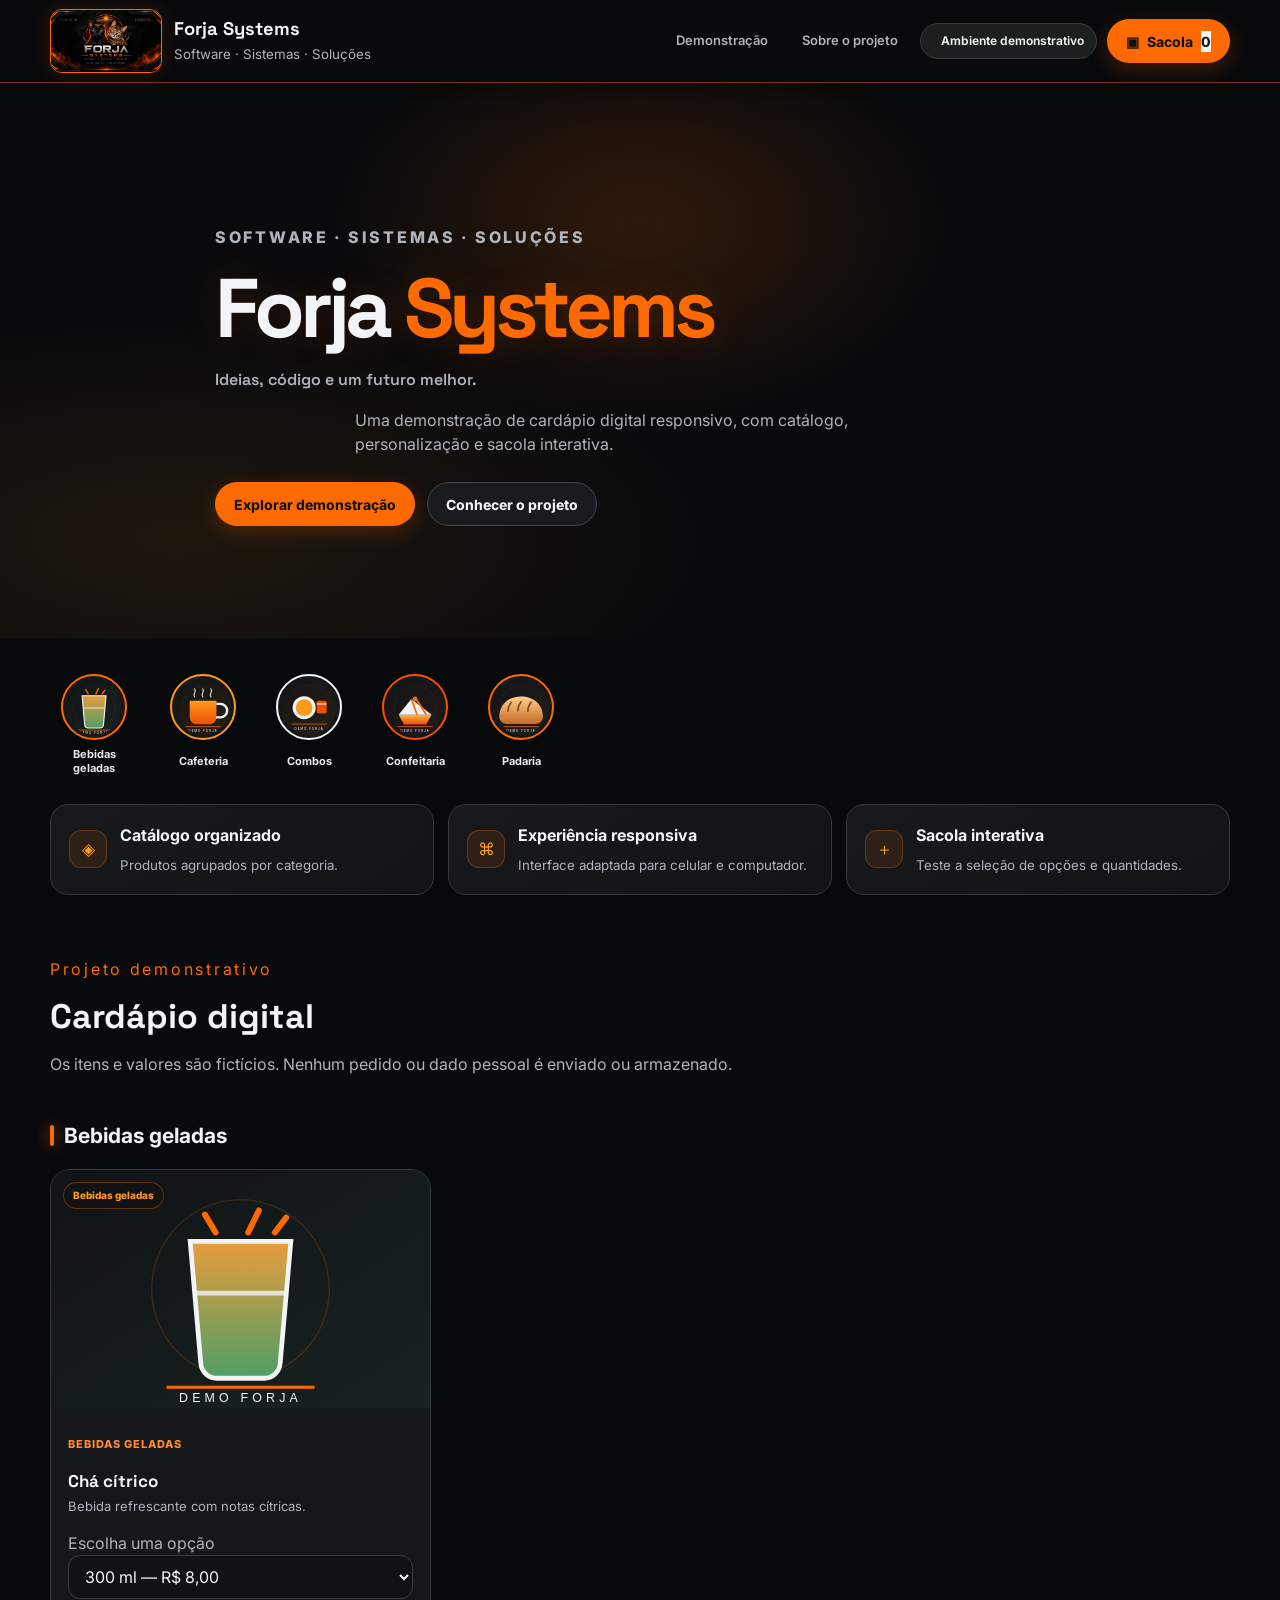
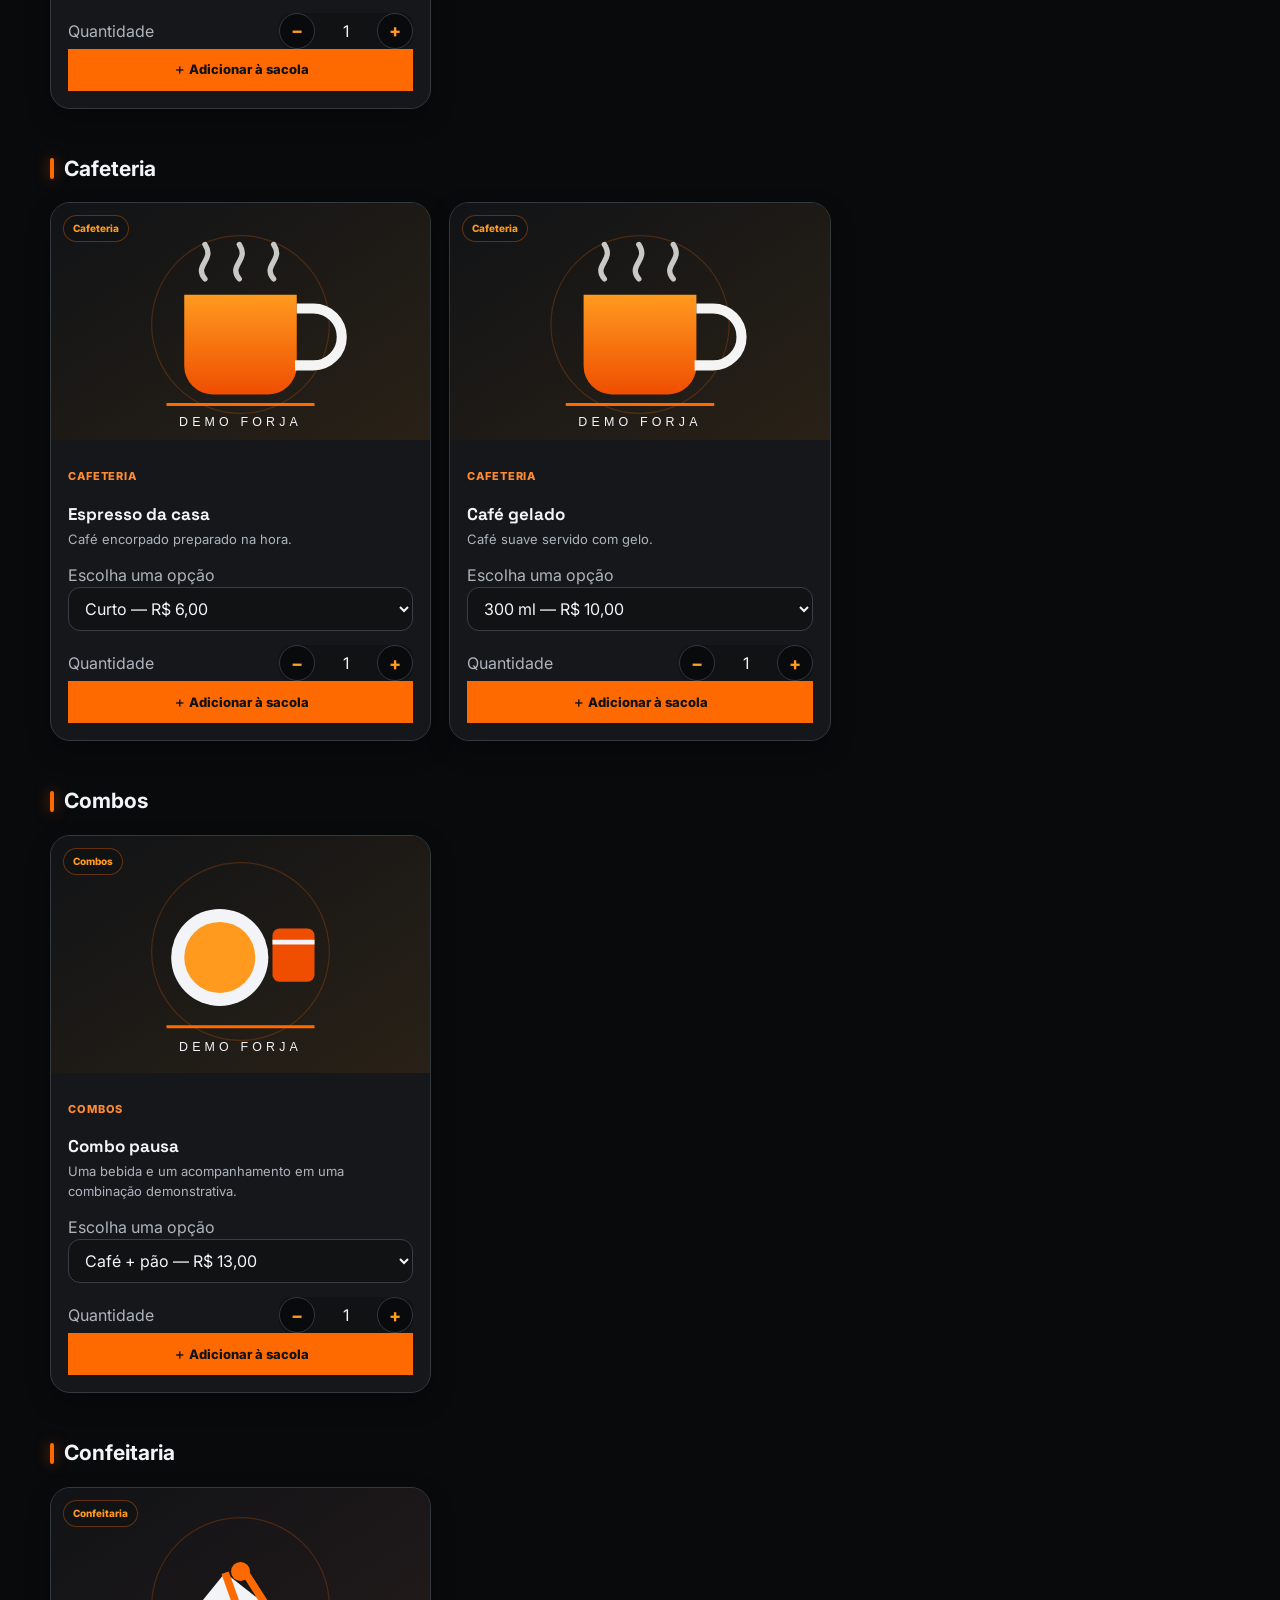
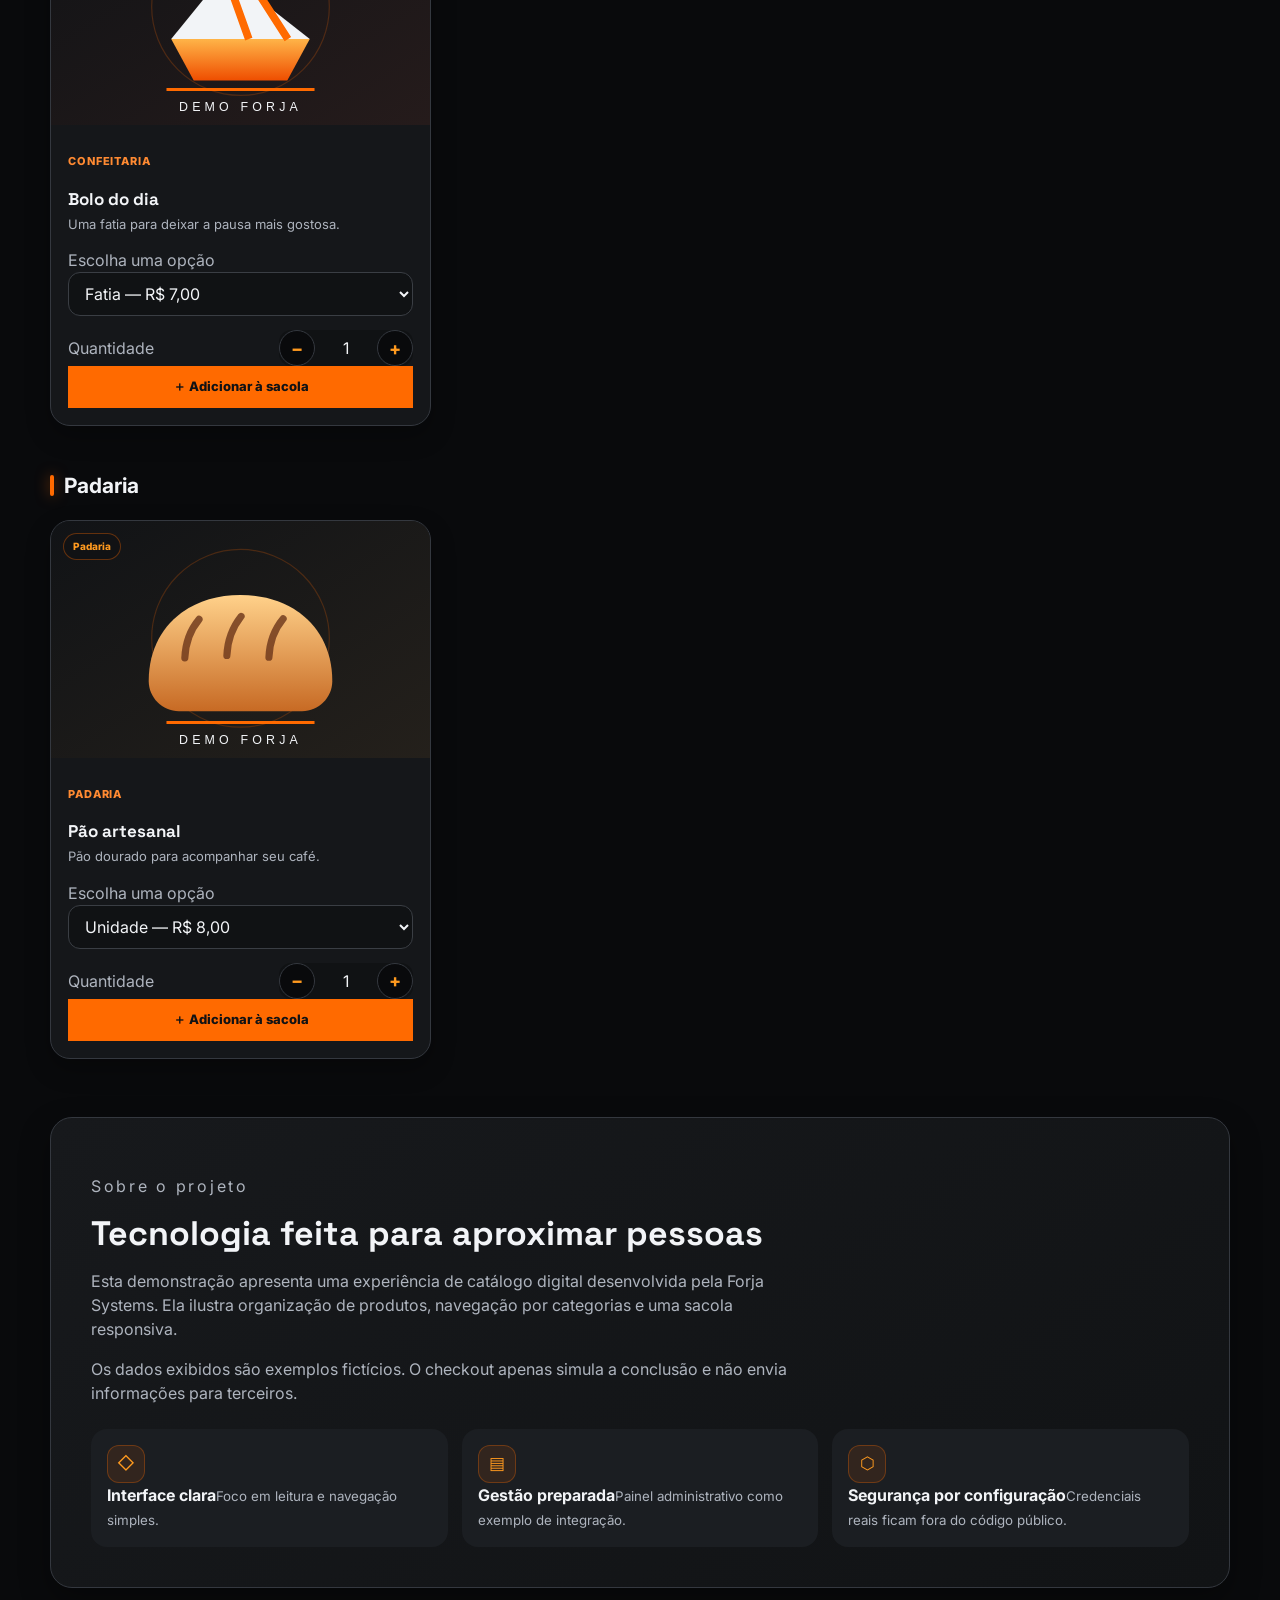
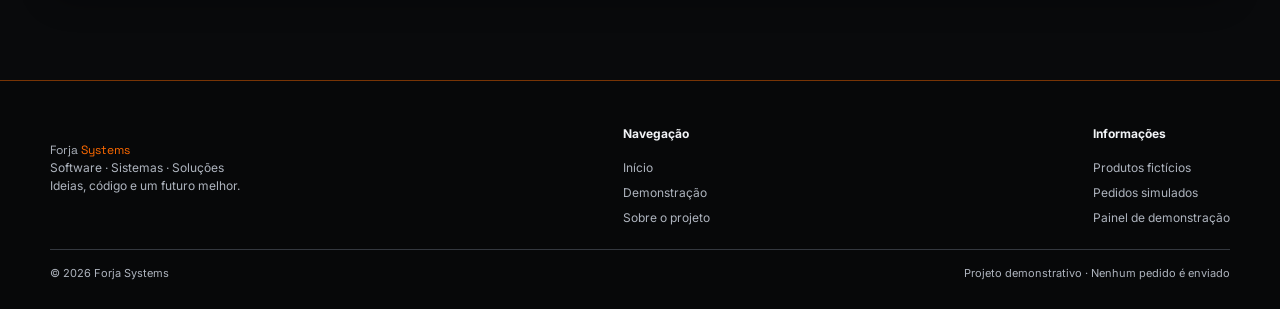
==== index.html @ 036058c8 "Publica demonstracao Forja Systems Co-authored-by: Copilot <223556219+Copilot@users.noreply.github.c" ====
<!DOCTYPE html>
<html lang="pt-BR">
  <head>
    <meta charset="UTF-8" />
    <meta name="viewport" content="width=device-width, initial-scale=1.0, viewport-fit=cover" />
    <meta name="theme-color" content="#090A0C" />
    <meta name="description" content="Demonstração de cardápio digital criada pela Forja Systems. Produtos fictícios e pedidos simulados." />
    <title>Forja Systems | Demo de cardápio digital</title>
    <link rel="icon" href="imgs/forja-systems.png" type="image/png" />
    <link rel="preconnect" href="https://fonts.googleapis.com" />
    <link rel="preconnect" href="https://fonts.gstatic.com" crossorigin />
    <link href="https://fonts.googleapis.com/css2?family=Inter:wght@400;500;600;700;800&family=Space+Grotesk:wght@500;600;700&display=swap" rel="stylesheet" />
    <link rel="stylesheet" href="styles.css" />
    <link rel="stylesheet" href="forja-theme.css" />
  </head>
  <body>
    <nav class="topbar">
      <div class="topbar-inner">
        <a href="#inicio" class="brand" aria-label="Forja Systems - início">
          <img class="brand-logo-small" src="imgs/forja-systems.png" alt="Forja Systems" />
          <span class="brand-copy">
            <strong>Forja Systems</strong>
            <small>Software · Sistemas · Soluções</small>
          </span>
        </a>
        <div class="nav-links">
          <a href="#catalogo" class="nav-link">Demonstração</a>
          <a href="#sobre" class="nav-link">Sobre o projeto</a>
          <span class="header-delivery"><i aria-hidden="true"></i> Ambiente demonstrativo</span>
          <button id="cartButton" class="cart-button" type="button" aria-label="Abrir sacola">
            <span aria-hidden="true">▣</span>
            <span class="cart-text">Sacola</span>
            <span id="cartCount" class="badge">0</span>
          </button>
        </div>
      </div>
    </nav>

    <header class="hero" id="inicio">
      <div class="hero-content">
        <p class="eyebrow">Software · Sistemas · Soluções</p>
        <h1>Forja <span>Systems</span></h1>
        <p class="hero-subtitle">Ideias, código e um futuro melhor.</p>
        <p class="hero-description">Uma demonstração de cardápio digital responsivo, com catálogo, personalização e sacola interativa.</p>
        <div class="hero-actions">
          <a href="#catalogo" class="primary-btn">Explorar demonstração</a>
          <a href="#sobre" class="secondary-btn">Conhecer o projeto</a>
        </div>
      </div>
    </header>

    <main class="page">
      <nav class="category-stories" aria-label="Navegue pelas categorias de demonstração">
        <div id="categoryStories" class="category-stories-inner"></div>
      </nav>

      <section class="features" aria-label="Recursos demonstrados">
        <article class="feature-card">
          <span class="feature-icon" aria-hidden="true">◈</span>
          <div>
            <strong>Catálogo organizado</strong>
            <small>Produtos agrupados por categoria.</small>
          </div>
        </article>
        <article class="feature-card">
          <span class="feature-icon" aria-hidden="true">⌘</span>
          <div>
            <strong>Experiência responsiva</strong>
            <small>Interface adaptada para celular e computador.</small>
          </div>
        </article>
        <article class="feature-card">
          <span class="feature-icon" aria-hidden="true">＋</span>
          <div>
            <strong>Sacola interativa</strong>
            <small>Teste a seleção de opções e quantidades.</small>
          </div>
        </article>
      </section>

      <section id="catalogo">
        <div class="section-header">
          <div>
            <p class="section-label">Projeto demonstrativo</p>
            <h2>Cardápio digital</h2>
            <p class="section-description">Os itens e valores são fictícios. Nenhum pedido ou dado pessoal é enviado ou armazenado.</p>
          </div>
        </div>
        <div id="catalogGrid"></div>
      </section>

      <section class="about" id="sobre">
        <div class="about-text">
          <p class="section-label">Sobre o projeto</p>
          <h2>Tecnologia feita para aproximar pessoas</h2>
          <p>Esta demonstração apresenta uma experiência de catálogo digital desenvolvida pela Forja Systems. Ela ilustra organização de produtos, navegação por categorias e uma sacola responsiva.</p>
          <p>Os dados exibidos são exemplos fictícios. O checkout apenas simula a conclusão e não envia informações para terceiros.</p>
        </div>
        <div class="about-highlight">
          <div class="about-item">
            <span class="feature-icon" aria-hidden="true">◇</span>
            <div><strong>Interface clara</strong><small>Foco em leitura e navegação simples.</small></div>
          </div>
          <div class="about-item">
            <span class="feature-icon" aria-hidden="true">▤</span>
            <div><strong>Gestão preparada</strong><small>Painel administrativo como exemplo de integração.</small></div>
          </div>
          <div class="about-item">
            <span class="feature-icon" aria-hidden="true">⬡</span>
            <div><strong>Segurança por configuração</strong><small>Credenciais reais ficam fora do código público.</small></div>
          </div>
        </div>
      </section>
    </main>

    <footer class="footer">
      <div class="footer-inner">
        <div>
          <p class="footer-brand">Forja <span>Systems</span></p>
          <p>Software · Sistemas · Soluções</p>
          <p>Ideias, código e um futuro melhor.</p>
        </div>
        <div>
          <h4>Navegação</h4>
          <ul class="footer-links">
            <li><a href="#inicio">Início</a></li>
            <li><a href="#catalogo">Demonstração</a></li>
            <li><a href="#sobre">Sobre o projeto</a></li>
          </ul>
        </div>
        <div>
          <h4>Informações</h4>
          <ul class="footer-links">
            <li><span>Produtos fictícios</span></li>
            <li><span>Pedidos simulados</span></li>
            <li><a href="/edicao">Painel de demonstração</a></li>
          </ul>
        </div>
      </div>
      <div class="footer-bottom">
        <span>© <span id="year"></span> Forja Systems</span>
        <span>Projeto demonstrativo · Nenhum pedido é enviado</span>
      </div>
    </footer>

    <div id="cartModal" class="modal hidden" aria-hidden="true">
      <div class="modal-card cart-card">
        <button class="modal-close" data-close-modal="cartModal" type="button" aria-label="Fechar">×</button>
        <h3>Sua sacola</h3>
        <div id="cartItems" class="cart-items"></div>
        <div class="cart-summary">
          <div class="summary-row"><span>Modo</span><strong>Demonstração</strong></div>
          <div class="summary-row"><span>Total</span><strong id="cartTotal">R$ 0,00</strong></div>
        </div>
        <div class="modal-actions">
          <button id="checkoutBtn" class="primary-btn" type="button">Simular pedido</button>
          <button class="secondary-btn" data-close-modal="cartModal" type="button">Voltar aos produtos</button>
        </div>
      </div>
    </div>

    <div id="checkoutModal" class="modal hidden" aria-hidden="true">
      <div class="modal-card checkout-card">
        <button class="modal-close" data-close-modal="checkoutModal" type="button" aria-label="Fechar">×</button>
        <h3>Finalizar demonstração</h3>
        <form id="checkoutForm">
          <p id="paymentDetails" class="demo-notice">Esta é uma simulação. Não informe dados pessoais: nenhuma informação será enviada ou salva.</p>
          <button type="submit" class="primary-btn">Concluir simulação</button>
        </form>
      </div>
    </div>

    <div id="cartBottomBar" class="cart-bottom-bar hidden" aria-live="polite">
      <div class="cart-bottom-summary">
        <small><span id="fabCartCount">0</span> itens na sacola</small>
        <strong id="fabCartTotal">R$ 0,00</strong>
      </div>
      <button id="fabCart" class="cart-bottom-button" type="button">Ver sacola <span aria-hidden="true">→</span></button>
    </div>

    <div id="toast" class="toast hidden" role="status" aria-live="polite"></div>
    <script src="config.js"></script>
    <script src="app.js"></script>
  </body>
</html>
---- styles.css ----
* {
  box-sizing: border-box;
}

html {
  scroll-behavior: smooth;
}

body {
  margin: 0;
  min-width: 320px;
  background: var(--bg-page, #101010);
  color: var(--text-primary, #f7f4ef);
  font-family: "Inter", "Segoe UI", sans-serif;
  line-height: 1.5;
}

button,
input,
select,
textarea {
  font: inherit;
}

button,
a {
  -webkit-tap-highlight-color: transparent;
}

a {
  color: inherit;
  text-decoration: none;
}

button {
  cursor: pointer;
}

img {
  display: block;
  max-width: 100%;
}

.hidden {
  display: none !important;
}

.topbar {
  position: sticky;
  z-index: 20;
  top: 0;
  border-bottom: 1px solid var(--border-subtle, #303030);
  background: var(--bg-surface, #171717);
}

.topbar-inner,
.page,
.hero-content,
.footer-inner {
  width: min(1180px, calc(100% - 48px));
  margin-inline: auto;
}

.topbar-inner {
  display: flex;
  min-height: 82px;
  align-items: center;
  justify-content: space-between;
  gap: 24px;
}

.brand {
  display: flex;
  min-width: 0;
  align-items: center;
  gap: 14px;
}

.brand-logo-small {
  width: 104px;
  height: 58px;
  flex: 0 0 auto;
  border-radius: 12px;
  object-fit: cover;
}

.brand-copy {
  min-width: 0;
}

.brand-copy strong,
.brand-copy span {
  display: block;
}

.brand-copy strong {
  font-size: 15px;
  line-height: 1.3;
}

.brand-copy span {
  margin-top: 3px;
  color: var(--text-secondary, #a5a5a5);
  font-size: 12px;
}

.nav-links {
  display: flex;
  align-items: center;
  justify-content: flex-end;
  gap: 10px;
}

.nav-links a:not(.primary-btn) {
  padding: 9px 12px;
  color: var(--text-secondary, #a5a5a5);
  font-size: 13px;
  font-weight: 600;
}

.primary-btn,
.secondary-btn,
.cart-button {
  display: inline-flex;
  min-height: 44px;
  align-items: center;
  justify-content: center;
  gap: 8px;
  border: 1px solid transparent;
  border-radius: 999px;
  padding: 10px 18px;
  font-size: 14px;
  font-weight: 750;
  transition: transform 160ms ease, background 160ms ease, border-color 160ms ease;
}

.primary-btn:hover,
.secondary-btn:hover,
.cart-button:hover {
  transform: translateY(-1px);
}

.primary-btn {
  background: var(--brand-orange, #ff6b22);
  color: #17110e;
}

.secondary-btn {
  border-color: var(--border-subtle, #303030);
  background: var(--bg-surface, #171717);
  color: var(--text-primary, #f7f4ef);
}

.cart-button {
  background: var(--brand-orange, #ff6b22);
  color: #17110e;
}

.header-delivery {
  display: inline-flex;
  align-items: center;
  gap: 8px;
  border: 1px solid var(--border-subtle, #303030);
  border-radius: 999px;
  padding: 8px 12px;
  background: var(--bg-pill-soft, #242424);
  color: var(--text-secondary, #a5a5a5);
  font-size: 12px;
  font-weight: 650;
  white-space: nowrap;
}

.hero {
  position: relative;
  overflow: hidden;
  padding: 68px 0 62px;
  background: var(--bg-surface, #171717);
}

.hero-content {
  position: relative;
  z-index: 1;
  display: block;
}

.hero-copy {
  max-width: 660px;
}

.eyebrow,
.section-kicker {
  color: var(--brand-orange, #ff6b22);
  font-size: 12px;
  font-weight: 800;
  letter-spacing: 0.12em;
  text-transform: uppercase;
}

.hero h1 {
  max-width: 720px;
  margin: 12px 0 16px;
  font-size: clamp(36px, 5vw, 62px);
  line-height: 1.05;
  letter-spacing: -0.045em;
}

.hero p {
  max-width: 570px;
  color: var(--text-secondary, #a5a5a5);
  font-size: 16px;
}

.hero-actions {
  display: flex;
  flex-wrap: wrap;
  gap: 12px;
  margin-top: 26px;
}

.hero-mark {
  width: min(100%, 340px);
  justify-self: center;
  border: 1px solid var(--border-subtle, #303030);
  border-radius: 28px;
  padding: 18px;
  background: var(--bg-page, #101010);
}

.hero-mark img {
  width: 100%;
  border-radius: 18px;
}

.page {
  padding-block: 34px 92px;
}

.category-stories {
  display: flex;
  overflow: hidden;
  padding: 6px 2px 20px;
  scrollbar-width: none;
}

.category-stories-inner {
  display: flex;
  width: 100%;
  overflow-x: auto;
  gap: 20px;
  scrollbar-width: none;
}

.category-stories-inner::-webkit-scrollbar {
  display: none;
}

.category-stories::-webkit-scrollbar {
  display: none;
}

.category-story {
  display: grid;
  min-width: 78px;
  justify-items: center;
  gap: 8px;
  color: var(--text-secondary, #a5a5a5);
  text-align: center;
}

.category-story-image {
  display: grid;
  width: 66px;
  height: 66px;
  flex: 0 0 auto;
  place-items: center;
  overflow: hidden;
  border: 2px solid var(--brand-orange, #ff6b22);
  padding: 3px;
  aspect-ratio: 1;
  border-radius: 50%;
}

.category-story-image img {
  width: 100%;
  height: 100%;
  border-radius: 50%;
  object-fit: cover;
}

.category-story span:last-child {
  max-width: 84px;
  font-size: 11px;
  font-weight: 700;
  line-height: 1.25;
}

.story-circle {
  display: grid;
  width: 66px;
  aspect-ratio: 1;
  place-items: center;
  overflow: hidden;
  border: 2px solid var(--brand-orange, #ff6b22);
  border-radius: 50%;
  background: var(--bg-surface, #171717);
  font-size: 26px;
}

.story-link span:last-child {
  max-width: 84px;
  font-size: 11px;
  font-weight: 700;
  line-height: 1.25;
}

.features {
  display: grid;
  grid-template-columns: repeat(3, minmax(0, 1fr));
  gap: 14px;
  margin: 8px 0 46px;
}

.feature-card {
  border: 1px solid var(--border-subtle, #303030);
  border-radius: 18px;
  padding: 18px;
  background: var(--bg-surface, #171717);
}

.feature-card strong {
  display: block;
  margin-bottom: 5px;
}

.feature-card p {
  margin: 0;
  color: var(--text-secondary, #a5a5a5);
  font-size: 13px;
}

.catalog-heading,
.category-heading {
  display: flex;
  align-items: end;
  justify-content: space-between;
  gap: 16px;
}

.section-header {
  display: flex;
  align-items: end;
  justify-content: space-between;
  gap: 16px;
  margin-bottom: 24px;
}

.section-header h2 {
  margin: 6px 0 0;
  font-size: clamp(24px, 3vw, 34px);
  line-height: 1.15;
}

.section-description {
  margin-bottom: 0;
  color: var(--text-secondary, #a5a5a5);
}

.category-title {
  position: relative;
  margin: 0 0 18px;
  padding-left: 14px;
  font-size: 21px;
}

.category-title::before {
  position: absolute;
  top: 0.25em;
  bottom: 0.25em;
  left: 0;
  width: 4px;
  border-radius: 8px;
  content: "";
}

.catalog-heading {
  margin: 0 0 24px;
}

.catalog-heading h2,
.category-heading h2,
.about h2 {
  margin: 6px 0 0;
  font-size: clamp(24px, 3vw, 34px);
  line-height: 1.15;
}

.category-section {
  scroll-margin-top: 112px;
  margin-top: 44px;
}

.category-heading {
  margin-bottom: 18px;
}

.category-heading p {
  margin: 5px 0 0;
  color: var(--text-secondary, #a5a5a5);
  font-size: 14px;
}

.product-grid {
  display: grid;
  grid-template-columns: repeat(3, minmax(0, 1fr));
  gap: 18px;
}

.product-card {
  display: flex;
  min-width: 0;
  flex-direction: column;
  overflow: hidden;
  border: 1px solid var(--border-subtle, #303030);
  border-radius: 22px;
  background: var(--bg-surface, #171717);
}

.product-image {
  position: relative;
  overflow: hidden;
  aspect-ratio: 16 / 10;
  background: var(--bg-pill-soft, #242424);
}

.product-image img {
  width: 100%;
  height: 100%;
  object-fit: cover;
}

.product-badge {
  position: absolute;
  top: 12px;
  left: 12px;
  border-radius: 999px;
  padding: 5px 9px;
  font-size: 10px;
  font-weight: 800;
}

.product-body {
  display: flex;
  flex: 1;
  flex-direction: column;
  align-items: flex-start;
  padding: 17px;
}

.product-category {
  color: var(--brand-orange, #ff6b22);
  font-size: 11px;
  font-weight: 800;
  letter-spacing: 0.08em;
  text-transform: uppercase;
}

.product-card h3 {
  margin: 7px 0 5px;
  font-size: 17px;
  line-height: 1.3;
}

.product-description {
  margin: 0 0 14px;
  color: var(--text-secondary, #a5a5a5);
  font-size: 13px;
}

.product-price {
  margin-top: auto;
  color: var(--brand-orange, #ff6b22);
  font-size: 18px;
  font-weight: 850;
}

.product-options {
  display: grid;
  width: 100%;
  gap: 9px;
  margin-top: 12px;
}

.product-option {
  width: 100%;
}

.product-option label,
.form-field label {
  display: block;
  margin-bottom: 6px;
  font-size: 12px;
  font-weight: 700;
}

.product-option select,
.product-option,
.form-field input,
.form-field select,
.form-field textarea,
.admin-form input,
.admin-form select,
.admin-form textarea {
  width: 100%;
  min-height: 44px;
  border: 1px solid var(--border-subtle, #303030);
  border-radius: 12px;
  padding: 10px 12px;
  background: var(--bg-page, #101010);
  color: var(--text-primary, #f7f4ef);
}

.quantity-row {
  display: flex;
  width: 100%;
  align-items: center;
  justify-content: space-between;
  gap: 12px;
  margin-top: 14px;
}

.quantity-stepper {
  display: inline-flex;
  align-items: center;
  gap: 10px;
}

.quantity-stepper input {
  width: 42px;
  border: 0;
  background: transparent;
  color: inherit;
  text-align: center;
}

.quantity-stepper input::-webkit-inner-spin-button,
.quantity-stepper input::-webkit-outer-spin-button {
  margin: 0;
  appearance: none;
}

.quantity-stepper button,
.stepper button {
  width: 36px;
  height: 36px;
  border: 1px solid var(--border-subtle, #303030);
  border-radius: 50%;
  background: var(--bg-page, #101010);
  color: var(--text-primary, #f7f4ef);
  font-size: 18px;
  font-weight: 750;
}

.add-btn {
  width: 100%;
  min-height: 42px;
  border: 0;
  border-radius: 999px;
  padding: 9px 15px;
  background: var(--brand-orange, #ff6b22);
  color: #17110e;
  font-size: 13px;
  font-weight: 800;
}

.feature-icon {
  display: inline-grid;
  width: 38px;
  height: 38px;
  flex: 0 0 auto;
  place-items: center;
  border-radius: 12px;
  font-size: 17px;
}

.feature-card {
  display: flex;
  align-items: center;
  gap: 13px;
}

.about {
  margin-top: 58px;
  border: 1px solid var(--border-subtle, #303030);
  border-radius: 24px;
  padding: clamp(22px, 4vw, 40px);
  background: var(--bg-surface, #171717);
}

.about p {
  max-width: 700px;
  color: var(--text-secondary, #a5a5a5);
}

.about-highlight {
  display: grid;
  grid-template-columns: repeat(3, minmax(0, 1fr));
  gap: 14px;
  margin-top: 24px;
}

.about-grid {
  display: grid;
  grid-template-columns: repeat(3, minmax(0, 1fr));
  gap: 14px;
  margin-top: 24px;
}

.about-item {
  border-radius: 16px;
  padding: 16px;
  background: var(--bg-page, #101010);
}

.footer {
  border-top: 1px solid var(--border-subtle, #303030);
  padding-block: 28px;
  background: var(--bg-surface, #171717);
}

.footer-inner {
  display: flex;
  align-items: center;
  justify-content: space-between;
  gap: 20px;
  color: var(--text-secondary, #a5a5a5);
  font-size: 12px;
}

.footer-links {
  display: grid;
  gap: 7px;
  margin: 8px 0 0;
  padding: 0;
  list-style: none;
}

.footer-bottom {
  display: flex;
  width: min(1180px, calc(100% - 48px));
  justify-content: space-between;
  gap: 16px;
  margin: 22px auto 0;
  border-top: 1px solid var(--border-subtle, #303030);
  padding-top: 15px;
  color: var(--text-secondary, #a5a5a5);
  font-size: 11px;
}

.footer-inner p {
  margin: 0;
}

.modal {
  position: fixed;
  z-index: 50;
  inset: 0;
  display: grid;
  place-items: center;
  padding: 20px;
  background: rgb(0 0 0 / 72%);
}

.modal-card {
  position: relative;
  width: min(620px, 100%);
  max-height: min(84vh, 760px);
  overflow: auto;
  padding: 24px;
}

.modal-content {
  position: relative;
  width: min(620px, 100%);
  max-height: min(84vh, 760px);
  overflow: auto;
  border: 1px solid var(--border-subtle, #303030);
  border-radius: 24px;
  padding: 24px;
  background: var(--bg-surface, #171717);
}

.modal-close {
  position: absolute;
  top: 14px;
  right: 14px;
  width: 38px;
  height: 38px;
  border: 1px solid var(--border-subtle, #303030);
  border-radius: 50%;
  background: var(--bg-page, #101010);
  color: var(--text-primary, #f7f4ef);
}

.cart-items {
  display: grid;
  gap: 10px;
  margin-block: 20px;
}

.cart-summary {
  display: grid;
  gap: 10px;
  border-top: 1px solid var(--border-subtle, #303030);
  padding-top: 14px;
}

.summary-row {
  display: flex;
  justify-content: space-between;
  gap: 10px;
}

.modal-actions {
  display: flex;
  flex-wrap: wrap;
  gap: 10px;
  margin-top: 18px;
}

.cart-item {
  display: flex;
  align-items: center;
  justify-content: space-between;
  gap: 12px;
  border-bottom: 1px solid var(--border-subtle, #303030);
  padding-bottom: 10px;
}

.cart-total {
  display: flex;
  align-items: center;
  justify-content: space-between;
  margin-block: 18px;
  font-size: 18px;
  font-weight: 800;
}

.demo-notice {
  border: 1px solid var(--border-subtle, #303030);
  border-radius: 14px;
  padding: 12px;
  color: var(--text-secondary, #a5a5a5);
  font-size: 12px;
}

.cart-bottom-bar {
  position: fixed;
  z-index: 30;
  right: 16px;
  bottom: 16px;
  left: 16px;
  display: flex;
  width: min(700px, calc(100% - 32px));
  align-items: center;
  justify-content: space-between;
  gap: 18px;
  margin-inline: auto;
  border: 1px solid var(--border-subtle, #303030);
  border-radius: 999px;
  padding: 10px 12px 10px 20px;
}

.cart-bottom-summary {
  display: grid;
  line-height: 1.25;
}

.cart-bottom-button {
  min-height: 42px;
  border: 0;
  border-radius: 999px;
  padding: 9px 16px;
  font-weight: 800;
}

.toast {
  position: fixed;
  z-index: 80;
  right: 20px;
  bottom: 20px;
  max-width: min(400px, calc(100% - 40px));
  border: 1px solid var(--border-subtle, #303030);
  border-radius: 14px;
  padding: 13px 17px;
  background: var(--bg-surface, #171717);
  color: var(--text-primary, #f7f4ef);
  box-shadow: 0 12px 34px rgb(0 0 0 / 35%);
}

.admin-body {
  min-height: 100vh;
}

.admin-shell {
  width: min(1240px, calc(100% - 40px));
  margin: 0 auto;
  padding-block: 28px 64px;
}

.admin-topbar {
  display: flex;
  align-items: center;
  justify-content: space-between;
  gap: 20px;
  margin-bottom: 26px;
}

.admin-brand {
  display: flex;
  align-items: center;
  gap: 12px;
}

.admin-brand span,
.admin-brand strong,
.admin-brand small {
  display: block;
}

.admin-brand small {
  font-size: 12px;
}

.admin-dashboard {
  display: grid;
  grid-template-columns: minmax(0, 1fr) minmax(320px, 0.8fr);
  align-items: start;
  gap: 22px;
}

.admin-intro,
.admin-editor-heading {
  display: flex;
  justify-content: space-between;
  gap: 18px;
}

.admin-catalog-heading {
  margin-bottom: 16px;
}

.admin-count {
  border-radius: 999px;
  padding: 6px 10px;
  font-size: 12px;
  font-weight: 750;
  white-space: nowrap;
}

.admin-search {
  display: flex;
  align-items: center;
  gap: 10px;
  border: 1px solid var(--border-subtle, #303030);
  border-radius: 12px;
  padding: 0 12px;
}

.admin-search input {
  min-height: 44px;
  border: 0;
  background: transparent;
  outline: 0;
}

.admin-card {
  min-width: 0;
  border: 1px solid var(--border-subtle, #303030);
  border-radius: 22px;
  padding: 22px;
  background: var(--bg-surface, #171717);
}

.admin-card h1,
.admin-card h2,
.admin-card h3 {
  margin-top: 0;
}

.admin-intro,
.admin-help,
.admin-product-meta {
  color: var(--text-secondary, #a5a5a5);
  font-size: 13px;
}

.admin-catalog-heading,
.admin-product-actions,
.admin-form-actions {
  display: flex;
  align-items: center;
  justify-content: space-between;
  gap: 12px;
}

.admin-product-grid {
  display: grid;
  grid-template-columns: repeat(2, minmax(0, 1fr));
  gap: 12px;
  margin-top: 18px;
}

.admin-product-card {
  min-width: 0;
  overflow: hidden;
  border: 1px solid var(--border-subtle, #303030);
  border-radius: 16px;
  background: var(--bg-page, #101010);
}

.admin-product-card img {
  width: 100%;
  aspect-ratio: 16 / 10;
  object-fit: cover;
}

.admin-product-image-wrap {
  position: relative;
  overflow: hidden;
}

.admin-product-state {
  position: absolute;
  top: 8px;
  right: 8px;
  border-radius: 999px;
  padding: 4px 8px;
  font-size: 10px;
  font-weight: 800;
}

.admin-product-info {
  padding: 12px;
}

.admin-product-content {
  display: flex;
  flex-direction: column;
  padding: 12px;
}

.admin-product-category,
.admin-product-price {
  margin: 0 0 5px;
  font-size: 12px;
  font-weight: 800;
}

.admin-product-description {
  font-size: 12px;
}

.admin-option-summary {
  display: grid;
  gap: 4px;
  margin-top: 8px;
  border-top: 1px solid var(--border-subtle, #303030);
  padding-top: 8px;
  font-size: 11px;
}

.admin-option-summary span {
  display: flex;
  justify-content: space-between;
  gap: 8px;
}

.admin-product-actions {
  margin-top: 12px;
}

.admin-product-actions button {
  flex: 1;
}

.admin-delete {
  min-height: 40px;
  border-radius: 999px;
  font-weight: 750;
}

.admin-product-info h3 {
  margin: 0 0 4px;
  font-size: 14px;
}

.admin-product-info p {
  margin: 0;
}

.admin-form {
  display: grid;
  gap: 14px;
}

.admin-field-grid,
.admin-image-section {
  display: grid;
  grid-template-columns: repeat(2, minmax(0, 1fr));
  gap: 14px;
}

.admin-options-heading,
.admin-form-footer {
  display: flex;
  align-items: center;
  justify-content: space-between;
  gap: 14px;
}

.admin-options-editor {
  display: grid;
  gap: 10px;
}

.admin-option-row {
  display: grid;
  grid-template-columns: minmax(0, 1fr) minmax(110px, 0.5fr) 44px;
  align-items: end;
  gap: 10px;
  border: 1px solid var(--border-subtle, #303030);
  border-radius: 14px;
  padding: 12px;
}

.admin-remove-option,
.admin-icon-button {
  width: 42px;
  height: 42px;
  border: 1px solid var(--border-subtle, #303030);
  border-radius: 50%;
  font-size: 20px;
}

.admin-preview-wrap {
  min-height: 140px;
}

.admin-image-preview,
.admin-image-placeholder {
  width: 100%;
  height: 100%;
  min-height: 140px;
  object-fit: cover;
}

.admin-image-placeholder {
  display: grid;
  place-content: center;
  justify-items: center;
  gap: 8px;
}

.admin-checkbox {
  display: inline-flex;
  align-items: center;
  gap: 8px;
}

.admin-sort-field {
  width: min(200px, 100%);
}

.admin-form-footer {
  align-items: end;
}

.admin-empty-state {
  grid-column: 1 / -1;
  border: 1px dashed var(--border-subtle, #303030);
  border-radius: 16px;
  padding: 22px;
  text-align: center;
}

.admin-empty-state p {
  margin-bottom: 0;
}

.form-field {
  min-width: 0;
}

.admin-form textarea,
.form-field textarea {
  min-height: 90px;
  resize: vertical;
}

.admin-form-actions {
  justify-content: flex-start;
  flex-wrap: wrap;
  margin-top: 5px;
}

.admin-status {
  min-height: 20px;
  color: var(--text-secondary, #a5a5a5);
  font-size: 13px;
}

.admin-login {
  width: min(480px, 100%);
  margin: 8vh auto;
}

.admin-login form {
  display: grid;
  gap: 14px;
}

@media (max-width: 900px) {
  .product-grid {
    grid-template-columns: repeat(2, minmax(0, 1fr));
  }

  .admin-dashboard {
    grid-template-columns: 1fr;
  }
}

@media (max-width: 640px) {
  .topbar-inner,
  .page,
  .hero-content,
  .footer-inner {
    width: min(100% - 32px, 1180px);
  }

  .topbar-inner {
    min-height: 68px;
    gap: 10px;
  }

  .brand-logo-small {
    width: 68px;
    height: 44px;
  }

  .brand-copy span,
  .nav-links a:not(.primary-btn),
  .header-delivery {
    display: none;
  }

  .brand-copy strong {
    font-size: 13px;
  }

  .nav-links {
    gap: 6px;
  }

  .primary-btn,
  .secondary-btn,
  .cart-button {
    min-height: 40px;
    padding: 8px 13px;
    font-size: 12px;
  }

  .hero {
    padding-block: 42px;
  }

  .hero-mark {
    width: min(230px, 70%);
  }

  .hero p {
    font-size: 14px;
  }

  .page {
    padding-top: 22px;
  }

  .category-stories {
    gap: 12px;
  }

  .category-story {
    min-width: 68px;
  }

  .category-story-image {
    width: 58px;
    height: 58px;
  }

  .features,
  .about-highlight,
  .about-grid {
    grid-template-columns: 1fr;
  }

  .features {
    gap: 10px;
    margin-bottom: 34px;
  }

  .feature-card {
    padding: 14px;
  }

  .catalog-heading,
  .category-heading {
    align-items: flex-start;
  }

  .product-grid {
    grid-template-columns: 1fr;
    gap: 14px;
  }

  .category-section {
    margin-top: 34px;
  }

  .about {
    margin-top: 42px;
  }

  .footer-inner {
    align-items: flex-start;
    flex-direction: column;
    gap: 8px;
  }

  .footer-bottom {
    width: calc(100% - 32px);
    flex-direction: column;
  }

  .admin-shell {
    width: calc(100% - 28px);
    padding-top: 16px;
  }

  .admin-topbar {
    align-items: flex-start;
    flex-direction: column;
  }

  .admin-intro,
  .admin-editor-heading {
    flex-direction: column;
  }

  .admin-card {
    padding: 17px;
  }

  .admin-product-grid {
    grid-template-columns: 1fr;
  }
}
---- forja-theme.css ----
:root {
  --bg-page: #090A0C;
  --bg-surface: #15171A;
  --bg-pill-soft: #22252A;
  --brand-coffee: #F2F4F7;
  --text-secondary: #AEB4BE;
  --brand-caramel: #FF6A00;
  --border-subtle: #34383F;
  --accent-gold: #FF9A1F;
  --accent-fresh: #52C780;
  --accent-berry: #FF5C74;
  --cream: var(--bg-page);
  --coffee: var(--brand-coffee);
  --beige: var(--bg-pill-soft);
  --sand: var(--border-subtle);
  --caramel: var(--brand-caramel);
  --gold: var(--accent-gold);
  --white: var(--bg-surface);
  --bg: var(--bg-page);
  --surface: var(--bg-pill-soft);
  --surface-2: var(--bg-surface);
  --text: var(--brand-coffee);
  --muted: var(--text-secondary);
  --accent: var(--brand-caramel);
  --accent-hover: #E65F00;
  --link: #FF8A32;
  --border: var(--border-subtle);
  --font-display: "Space Grotesk", "Segoe UI", sans-serif;
  --font-body: "Inter", "Segoe UI", system-ui, sans-serif;
  --shadow-sm: 0 5px 16px rgba(0, 0, 0, 0.28);
  --shadow-md: 0 12px 30px rgba(0, 0, 0, 0.34);
  --shadow-lg: 0 18px 46px rgba(0, 0, 0, 0.45);
}

body {
  background: var(--bg-page);
  color: var(--brand-coffee);
}

a {
  color: #FF8A32;
}

.topbar {
  min-height: 82px;
  border-bottom: 1px solid rgba(255, 106, 0, 0.48);
  background: rgba(9, 10, 12, 0.96);
  box-shadow: 0 8px 26px rgba(0, 0, 0, 0.32);
  backdrop-filter: blur(14px);
  -webkit-backdrop-filter: blur(14px);
}

.topbar-inner {
  min-height: 82px;
  max-width: 1280px;
}

.brand {
  gap: 12px;
  color: var(--brand-coffee);
}

.brand-logo-small {
  width: 112px;
  height: 64px;
  border: 1px solid #FF6A00;
  border-radius: 12px;
  background: #070809;
  object-fit: cover;
  box-shadow: 0 0 22px rgba(255, 106, 0, 0.14);
}

.brand-copy strong {
  color: #F2F4F7;
  font-family: var(--font-display);
  font-size: 1.15rem;
}

.brand-copy em {
  color: var(--brand-caramel);
}

.brand-copy small {
  color: var(--text-secondary);
}

.nav-links a {
  color: #D7D9DE;
}

.header-delivery {
  background: #1B201E;
  color: #E4F3E9;
}

.header-delivery i {
  background: var(--accent-fresh);
}

.cart-button,
.admin-body .primary-btn,
.primary-btn {
  background: var(--brand-caramel);
  color: #101113;
  box-shadow: 0 6px 20px rgba(255, 106, 0, 0.22);
}

.cart-button:hover,
.admin-body .primary-btn:hover:not(:disabled),
.primary-btn:hover {
  background: var(--accent-gold);
  color: #111214;
}

.cart-button .badge {
  background: #F2F4F7;
  color: #15171A;
}

.hero {
  overflow: hidden;
  padding: clamp(70px, 10vw, 126px) 24px clamp(68px, 9vw, 112px);
  background:
    radial-gradient(ellipse at 50% 25%, rgba(255, 106, 0, 0.16), transparent 34%),
    radial-gradient(ellipse at 14% 82%, rgba(255, 154, 31, 0.09), transparent 34%),
    #090A0C;
  color: #F2F4F7;
}

.hero::after {
  display: none;
}

.hero-content {
  max-width: 850px;
}

.eyebrow,
.section-label {
  color: var(--brand-caramel);
  letter-spacing: 0.17em;
}

.hero h1 {
  color: #F2F4F7;
  font-family: var(--font-display);
  font-size: clamp(2.8rem, 8vw, 5.2rem);
  letter-spacing: -0.06em;
  text-shadow: 0 0 38px rgba(255, 106, 0, 0.18);
}

.hero h1 span {
  color: var(--brand-caramel);
}

.hero-subtitle {
  color: var(--accent-gold);
  font-family: var(--font-display);
  font-size: clamp(1.25rem, 3vw, 1.55rem);
  font-weight: 600;
}

.hero-description {
  max-width: 620px;
  margin: 0 auto 24px;
  color: var(--text-secondary);
  font-size: clamp(0.95rem, 2vw, 1.08rem);
}

.hero-actions .secondary-btn,
.admin-body .secondary-btn,
.secondary-btn {
  border: 1px solid #41454B;
  background: #191B1F;
  color: #F2F4F7;
}

.hero-actions .secondary-btn:hover,
.admin-body .secondary-btn:hover:not(:disabled),
.secondary-btn:hover {
  border-color: var(--brand-caramel);
  background: #24272C;
}

.page {
  max-width: 1280px;
  padding-top: 30px;
}

.category-stories-inner {
  gap: clamp(14px, 2.5vw, 28px);
}

.category-story {
  color: #E7E9ED;
}

.category-story-image {
  overflow: hidden;
  border-color: var(--story-ring, var(--brand-caramel));
  background: #15171A;
  box-shadow: 0 4px 18px rgba(0, 0, 0, 0.35);
}

.category-story-image img {
  display: block;
  width: 100%;
  height: 100%;
  min-width: 0;
  min-height: 0;
  aspect-ratio: 1;
  border-radius: 50%;
  object-fit: cover;
}

.feature-card,
.admin-body .feature-card {
  border: 1px solid var(--border-subtle);
  border-radius: 18px;
  background: linear-gradient(145deg, #17191C, #111315);
  box-shadow: 0 8px 22px rgba(0, 0, 0, 0.22);
  color: #F2F4F7;
}

.feature-card small {
  color: var(--text-secondary);
}

.feature-icon {
  border: 1px solid rgba(255, 106, 0, 0.3);
  background: rgba(255, 106, 0, 0.1);
  color: var(--accent-gold);
}

.section-header h2,
.about h2 {
  color: #F2F4F7;
  font-family: var(--font-display);
}

.section-description,
.about p {
  color: var(--text-secondary);
}

.category-title {
  color: #F2F4F7;
  border: 0;
}

.category-title::before {
  background: var(--brand-caramel);
  box-shadow: 0 0 14px rgba(255, 106, 0, 0.55);
}

.product-card {
  border: 1px solid #34383F;
  border-radius: 20px;
  background: #15171A;
  box-shadow: 0 10px 24px rgba(0, 0, 0, 0.28);
}

.product-card:hover {
  border-color: rgba(255, 106, 0, 0.72);
  box-shadow: 0 16px 32px rgba(0, 0, 0, 0.4);
}

.product-image {
  background: #22252A;
}

.product-image img {
  object-fit: cover;
}

.product-badge {
  border: 1px solid rgba(255, 106, 0, 0.35);
  background: rgba(18, 19, 21, 0.92);
  color: #FF9A1F;
}

.product-category {
  color: #FF8A32;
}

.product-card h3 {
  color: #F2F4F7;
  font-family: var(--font-display);
}

.product-description,
.quantity-row > label,
.option-label {
  color: var(--text-secondary);
}

.product-option,
.quantity-stepper {
  border-color: #3A3E44;
  border-radius: 12px;
  background: #101214;
  color: #F2F4F7;
}

.quantity-stepper button {
  color: var(--accent-gold);
}

.quantity-stepper button:hover {
  background: var(--brand-caramel);
  color: #090A0C;
}

.add-btn {
  border-radius: var(--radius-full);
  background: var(--brand-caramel);
  color: #111214;
}

.add-btn:hover:not(:disabled) {
  background: var(--accent-gold);
  color: #111214;
}

.about {
  border: 1px solid var(--border-subtle);
  border-radius: 22px;
  background: linear-gradient(145deg, #17191C, #111315);
  box-shadow: var(--shadow-md);
}

.about-item {
  border-color: #34383F;
  background: #1B1E22;
}

.about-item strong {
  color: #F2F4F7;
}

.about-item small {
  color: var(--text-secondary);
}

.footer {
  border-top: 1px solid rgba(255, 106, 0, 0.45);
  background: #070809;
  color: #F2F4F7;
}

.footer-brand {
  color: #F2F4F7;
  font-family: var(--font-display);
}

.footer-brand span {
  color: var(--brand-caramel);
}

.footer p,
.footer-bottom {
  color: var(--text-secondary);
}

.footer h4 {
  color: #F2F4F7;
}

.footer-links a,
.footer-links span {
  color: var(--text-secondary);
}

.footer-links a:hover {
  color: var(--accent-gold);
}

.modal {
  background: rgba(0, 0, 0, 0.78);
}

.modal-card {
  border: 1px solid #3A3E44;
  border-radius: 22px;
  background: #15171A;
  color: #F2F4F7;
  box-shadow: 0 22px 70px rgba(0, 0, 0, 0.55);
}

.modal-card h3 {
  color: #F2F4F7;
  font-family: var(--font-display);
}

.modal-close {
  color: #AEB4BE;
}

.modal-close:hover {
  color: var(--accent-gold);
}

.cart-item {
  border-color: #34383F;
  background: #1B1E22;
}

.cart-item-info,
.summary-row {
  color: #F2F4F7;
}

.cart-item-info div {
  color: var(--text-secondary);
}

.cart-summary {
  border-color: #34383F;
}

.cart-bottom-bar {
  border: 1px solid rgba(255, 106, 0, 0.38);
  background: #17191C;
  color: #F2F4F7;
  box-shadow: 0 14px 34px rgba(0, 0, 0, 0.55);
}

.cart-bottom-summary small {
  color: var(--text-secondary);
}

.cart-bottom-button {
  background: var(--brand-caramel);
  color: #101113;
}

.cart-bottom-button:hover {
  background: var(--accent-gold);
  color: #101113;
}

.demo-notice {
  padding: 16px;
  border: 1px solid rgba(255, 106, 0, 0.35);
  border-radius: 14px;
  background: rgba(255, 106, 0, 0.08);
  color: #E4E6EA;
}

.toast {
  border: 1px solid rgba(255, 106, 0, 0.4);
  background: #191B1F;
  color: #F2F4F7;
}

.empty-state {
  border-color: #454950;
  background: #111315;
  color: var(--text-secondary);
}

.empty-state strong {
  color: #F2F4F7;
}

.admin-body {
  min-height: 100vh;
  background:
    radial-gradient(ellipse at 95% 0%, rgba(255, 106, 0, 0.14), transparent 32%),
    #090A0C;
  color: #F2F4F7;
}

.admin-shell {
  width: min(1440px, 100%);
  max-width: none;
  padding: 24px clamp(16px, 3vw, 40px) 56px;
}

.admin-topbar {
  min-height: 78px;
  margin-bottom: 34px;
  padding-bottom: 16px;
  border-bottom: 1px solid rgba(255, 106, 0, 0.42);
}

.admin-brand {
  gap: 12px;
  color: #F2F4F7;
}

.admin-brand img {
  width: 112px;
  height: 64px;
  border: 1px solid #FF6A00;
  border-radius: 12px;
  background: #070809;
  object-fit: cover;
  box-shadow: 0 0 22px rgba(255, 106, 0, 0.14);
}

.admin-brand strong {
  color: #F2F4F7;
  font-family: var(--font-display);
}

.admin-brand small {
  color: var(--text-secondary);
}

.admin-body .admin-card {
  border: 1px solid #34383F;
  border-radius: 22px;
  background: linear-gradient(145deg, #17191C, #111315);
  box-shadow: 0 14px 34px rgba(0, 0, 0, 0.38);
  color: #F2F4F7;
}

.admin-body .admin-card h1,
.admin-body .admin-card h2,
.admin-body .admin-card h3,
.admin-intro h1 {
  color: #F2F4F7;
  font-family: var(--font-display);
}

.admin-login-card {
  width: min(100%, 500px);
  margin: clamp(32px, 8vh, 90px) auto;
  padding: clamp(26px, 5vw, 42px);
}

.admin-login-card .section-label,
.admin-editor-heading .section-label,
.admin-intro .section-label {
  color: var(--brand-caramel);
}

.admin-intro-copy,
.admin-status,
.admin-field small,
.admin-options-heading p {
  color: var(--text-secondary);
}

.admin-dashboard {
  grid-template-columns: minmax(0, 1fr);
  align-items: start;
  gap: 22px;
}

.admin-dashboard:has(.admin-editor:not(.hidden)) {
  grid-template-columns: minmax(0, 1.08fr) minmax(360px, 0.92fr);
}

.admin-dashboard:has(.admin-editor:not(.hidden)) .admin-intro {
  grid-column: 1 / -1;
}

.admin-dashboard:has(.admin-editor:not(.hidden)) .admin-catalog-card {
  grid-column: 1;
}

.admin-dashboard:has(.admin-editor:not(.hidden)) .admin-editor {
  grid-column: 2;
  min-width: 0;
}

.admin-intro {
  align-items: center;
  margin-bottom: 0;
}

.admin-intro .primary-btn {
  margin-bottom: 0;
}

.admin-catalog-heading,
.admin-editor-heading {
  align-items: flex-start;
}

.admin-catalog-heading h2,
.admin-editor-heading h2 {
  color: #F2F4F7;
}

.admin-count {
  background: #24272C;
  color: var(--accent-gold);
}

.admin-search {
  border-color: #3A3E44;
  background: #101214;
  color: var(--accent-gold);
}

.admin-search:focus-within {
  border-color: var(--brand-caramel);
  box-shadow: 0 0 0 3px rgba(255, 106, 0, 0.18);
}

.admin-search input {
  color: #F2F4F7;
}

.admin-search input::placeholder,
.admin-form input::placeholder,
.admin-form textarea::placeholder {
  color: #858B94;
}

.admin-product-grid {
  grid-template-columns: repeat(auto-fill, minmax(min(100%, 230px), 1fr));
  gap: 14px;
}

.admin-product-card {
  border: 1px solid #34383F;
  border-radius: 18px;
  background: #15171A;
}

.admin-product-card:hover {
  border-color: rgba(255, 106, 0, 0.72);
  box-shadow: 0 14px 30px rgba(0, 0, 0, 0.4);
}

.admin-product-image-wrap {
  margin: 8px 8px 0;
  border-radius: 14px;
  background: #24272C;
}

.admin-product-state {
  background: #173323;
  color: #71D392;
}

.admin-product-state.is-inactive {
  background: #3A2024;
  color: #FF8392;
}

.admin-product-category,
.admin-product-price {
  color: var(--accent-gold);
}

.admin-product-content h3,
.admin-empty-state strong,
.admin-option-summary {
  color: #F2F4F7;
}

.admin-product-description,
.admin-more-options {
  color: var(--text-secondary);
}

.admin-option-summary {
  border-color: #34383F;
}

.admin-option-summary b {
  color: #FF9A1F;
}

.admin-body .primary-btn,
.admin-body .secondary-btn,
.admin-product-actions button,
.admin-form-actions button {
  min-height: 44px;
  border-radius: 999px;
  font-family: var(--font-body);
  font-weight: 800;
}

.admin-body .secondary-btn {
  border-color: #41454B;
  background: #202328;
  color: #F2F4F7;
}

.admin-delete {
  border: 1px solid #71313A;
  background: #241719;
  color: #FF8392;
}

.admin-delete:hover {
  background: #3A2024;
}

.admin-empty-state {
  border-color: #5B432F;
  background: #15171A;
  color: var(--text-secondary);
}

.admin-editor {
  scroll-margin-top: 20px;
}

.admin-icon-button {
  border-color: #41454B;
  background: #24272C;
  color: #F2F4F7;
}

.admin-icon-button:hover {
  background: var(--brand-caramel);
  color: #101113;
}

.admin-form label,
.admin-options-heading h3,
.admin-checkbox {
  color: #E8EAEE;
}

.admin-form input,
.admin-form textarea,
.admin-field input,
.admin-field textarea {
  border-color: #3A3E44;
  background: #101214;
  color: #F2F4F7;
}

.admin-form input:focus,
.admin-form textarea:focus,
.admin-field input:focus,
.admin-field textarea:focus {
  border-color: var(--brand-caramel);
  outline: 3px solid rgba(255, 106, 0, 0.18);
}

.admin-option-row,
.admin-image-section {
  border-color: #383C42;
  background: #1B1E22;
}

.admin-remove-option {
  border-color: #71313A;
  background: #241719;
  color: #FF8392;
}

.admin-image-section input[type="file"] {
  border: 1px dashed #7B4A2A;
  background: #101214;
}

.admin-preview-wrap,
.admin-image-placeholder {
  color: var(--text-secondary);
}

.admin-image-preview {
  border: 1px solid #41454B;
}

.admin-image-placeholder {
  border: 1px dashed #7B4A2A;
  border-radius: 16px;
  background: #101214;
}

.admin-checkbox input {
  accent-color: var(--brand-caramel);
}

.admin-form-actions {
  border-top: 1px solid #34383F;
  padding-top: 16px;
}

.admin-message,
.admin-error {
  color: var(--accent-gold);
}

.admin-message.error,
.admin-error,
.admin-status.is-error {
  color: #FF8392;
}

@media (max-width: 1023px) {
  .admin-dashboard:has(.admin-editor:not(.hidden)) {
    grid-template-columns: minmax(0, 1fr);
  }

  .admin-dashboard:has(.admin-editor:not(.hidden)) .admin-intro,
  .admin-dashboard:has(.admin-editor:not(.hidden)) .admin-catalog-card,
  .admin-dashboard:has(.admin-editor:not(.hidden)) .admin-editor {
    grid-column: 1;
  }
}

@media (max-width: 700px) {
  .brand-logo-small,
  .admin-brand img {
    width: 88px;
    height: 50px;
  }

  .brand-copy small {
    display: none;
  }

  .header-delivery {
    display: none;
  }

  .admin-shell {
    padding: 16px 14px 36px;
  }

  .admin-topbar {
    margin-bottom: 24px;
  }

  .admin-intro,
  .admin-catalog-heading,
  .admin-options-heading {
    align-items: flex-start;
    flex-direction: column;
  }

  .admin-intro .primary-btn {
    width: 100%;
  }

  .admin-product-grid {
    grid-template-columns: 1fr;
  }

  .admin-field-grid,
  .admin-image-section {
    grid-template-columns: 1fr;
  }

  .admin-option-row {
    grid-template-columns: minmax(0, 1fr) 44px;
  }

  .admin-option-row .admin-field:first-child {
    grid-column: 1 / -1;
  }

  .admin-option-row .admin-field:nth-child(2) {
    grid-column: 1;
  }

  .admin-remove-option {
    width: 44px;
    height: 44px;
    grid-column: 2;
    grid-row: 2;
  }

  .admin-form-footer {
    align-items: flex-start;
    flex-direction: column;
  }

  .admin-form-actions {
    flex-direction: column-reverse;
  }

  .admin-form-actions button {
    width: 100%;
  }
}

@media (prefers-reduced-motion: reduce) {
  *,
  *::before,
  *::after {
    scroll-behavior: auto !important;
    transition-duration: 0.01ms !important;
  }
}
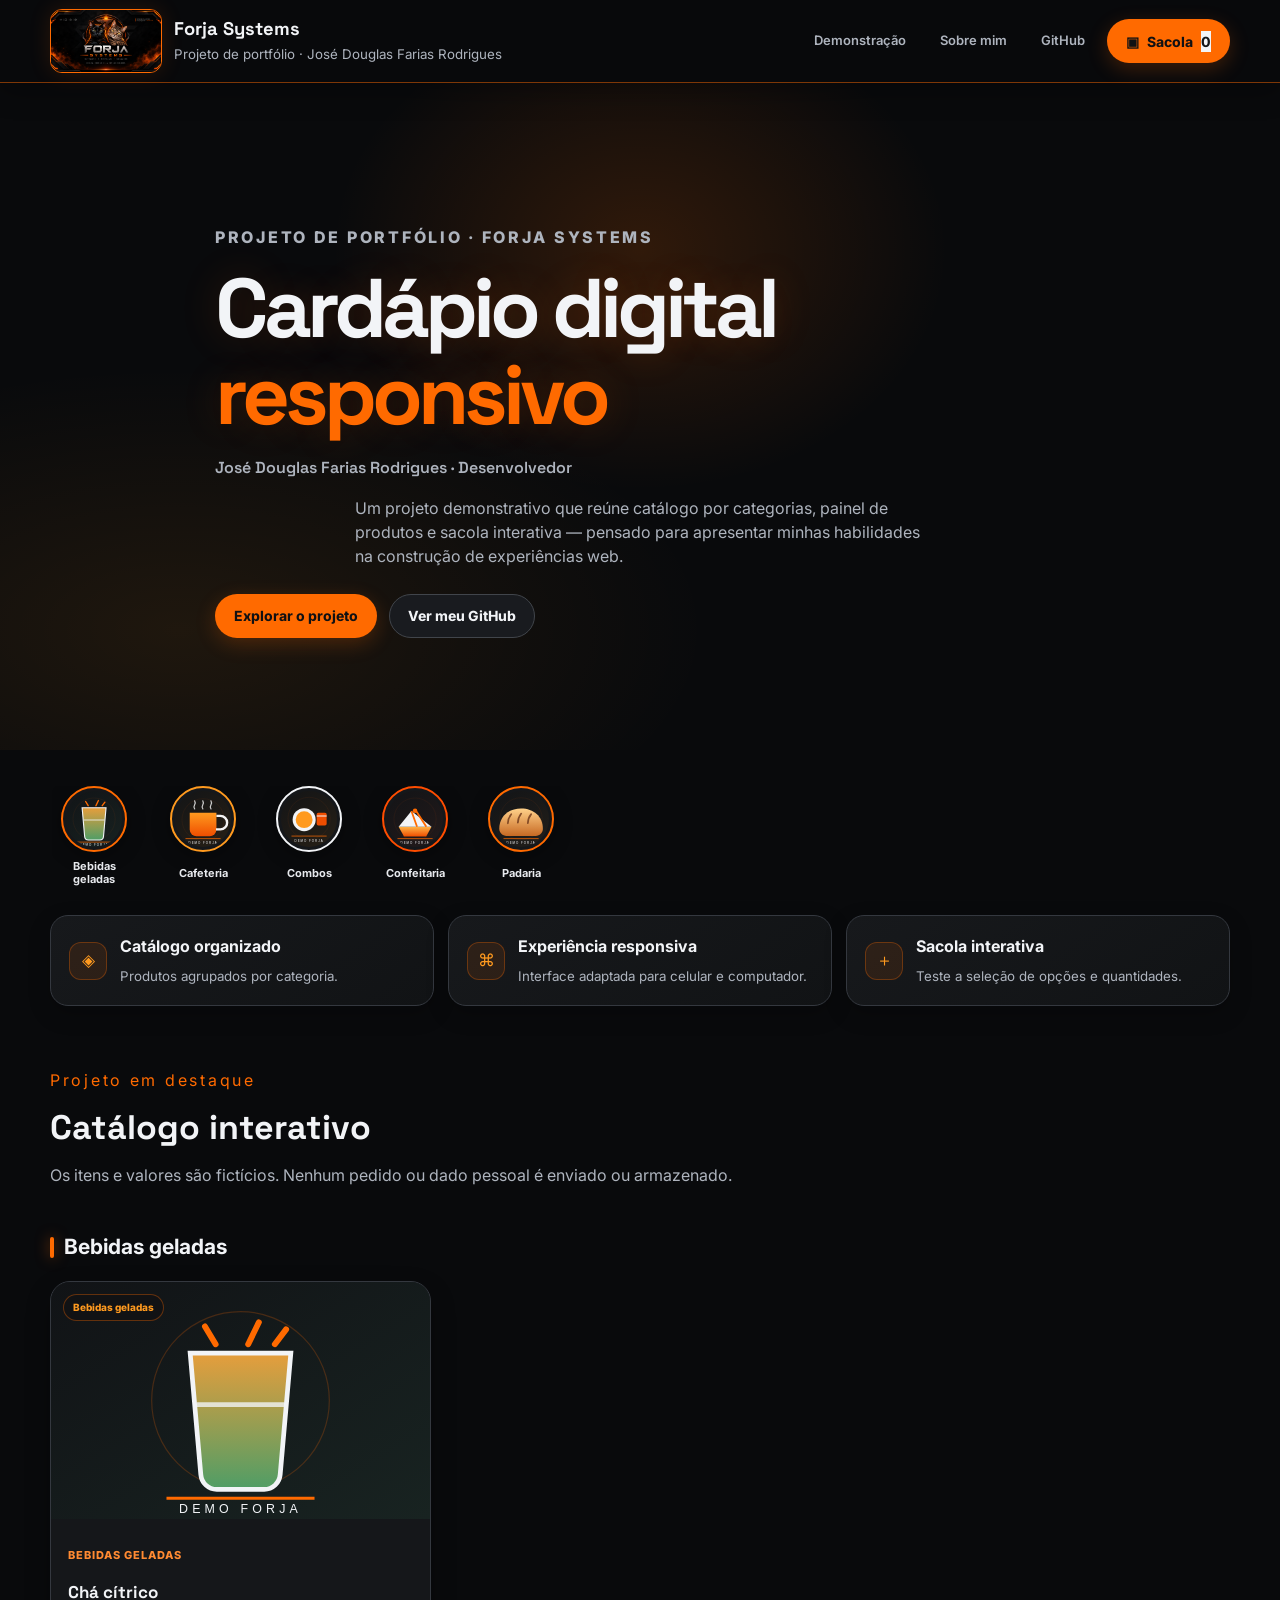
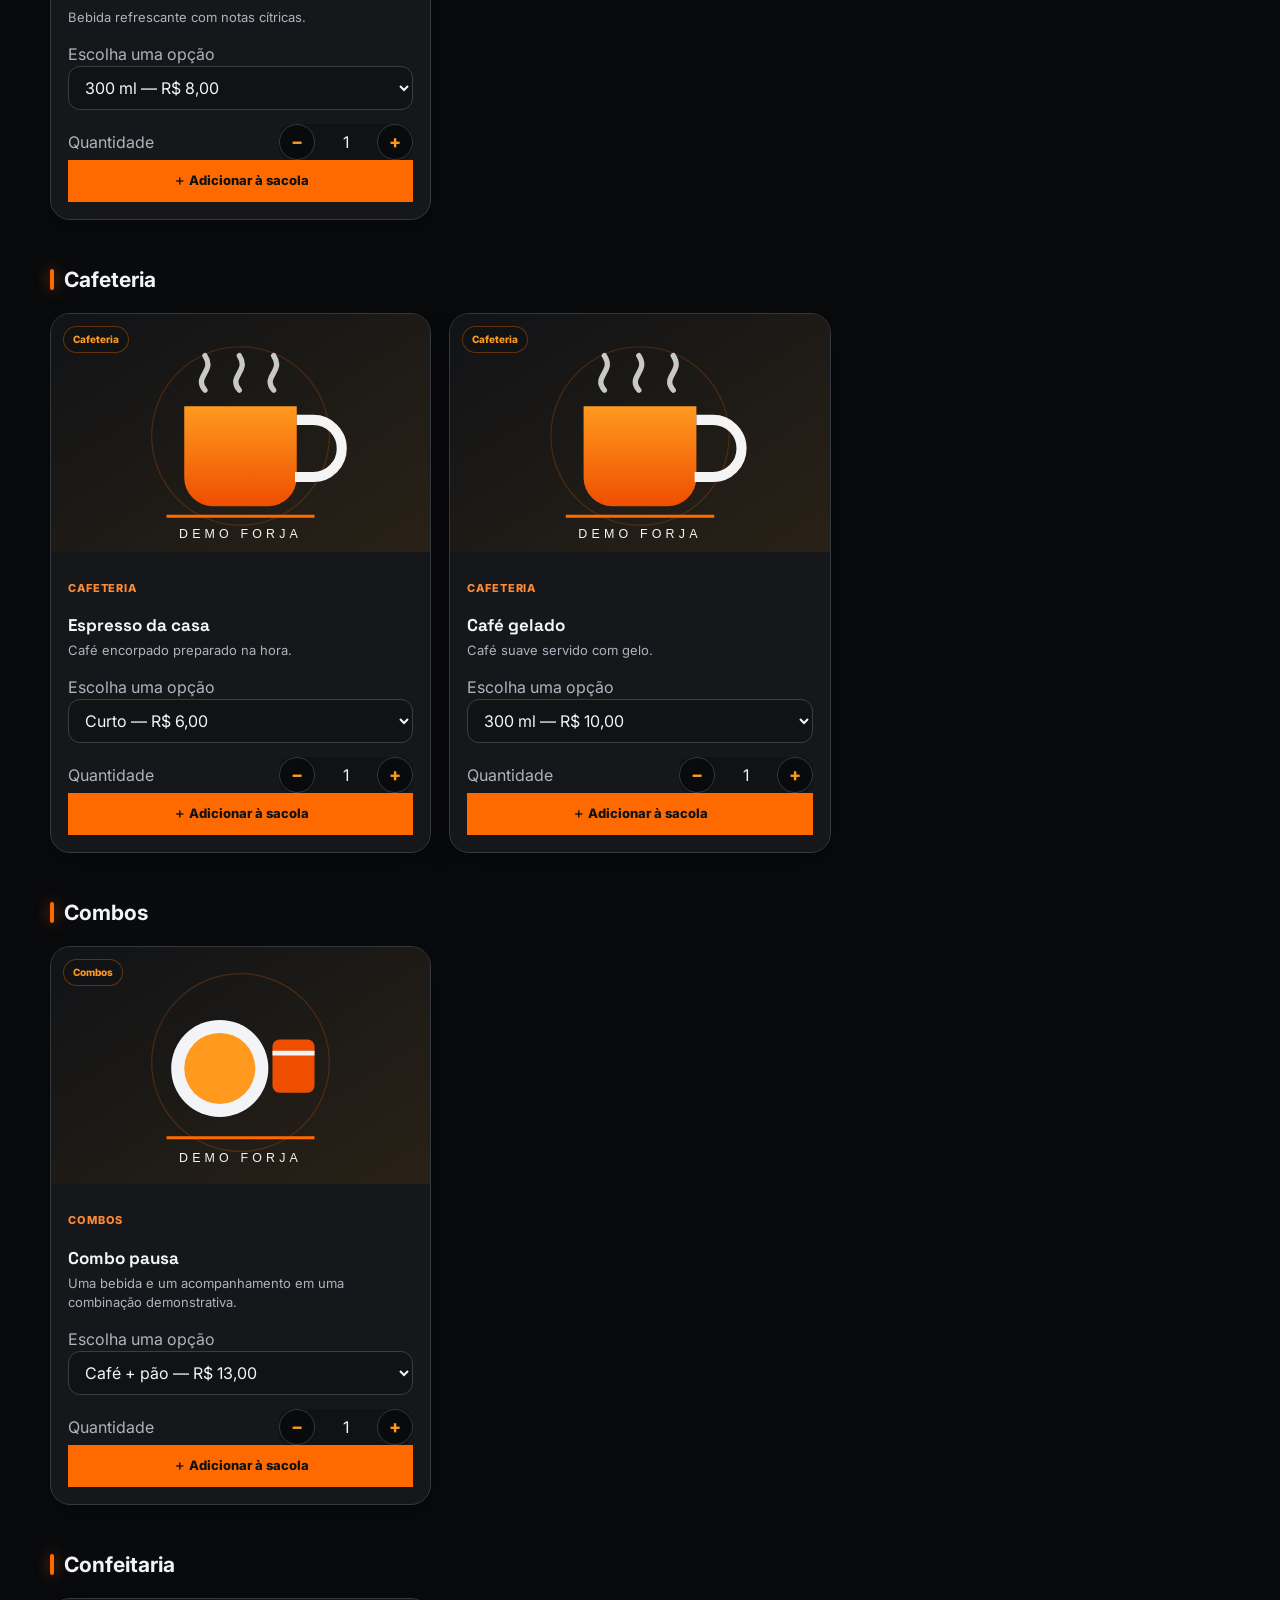
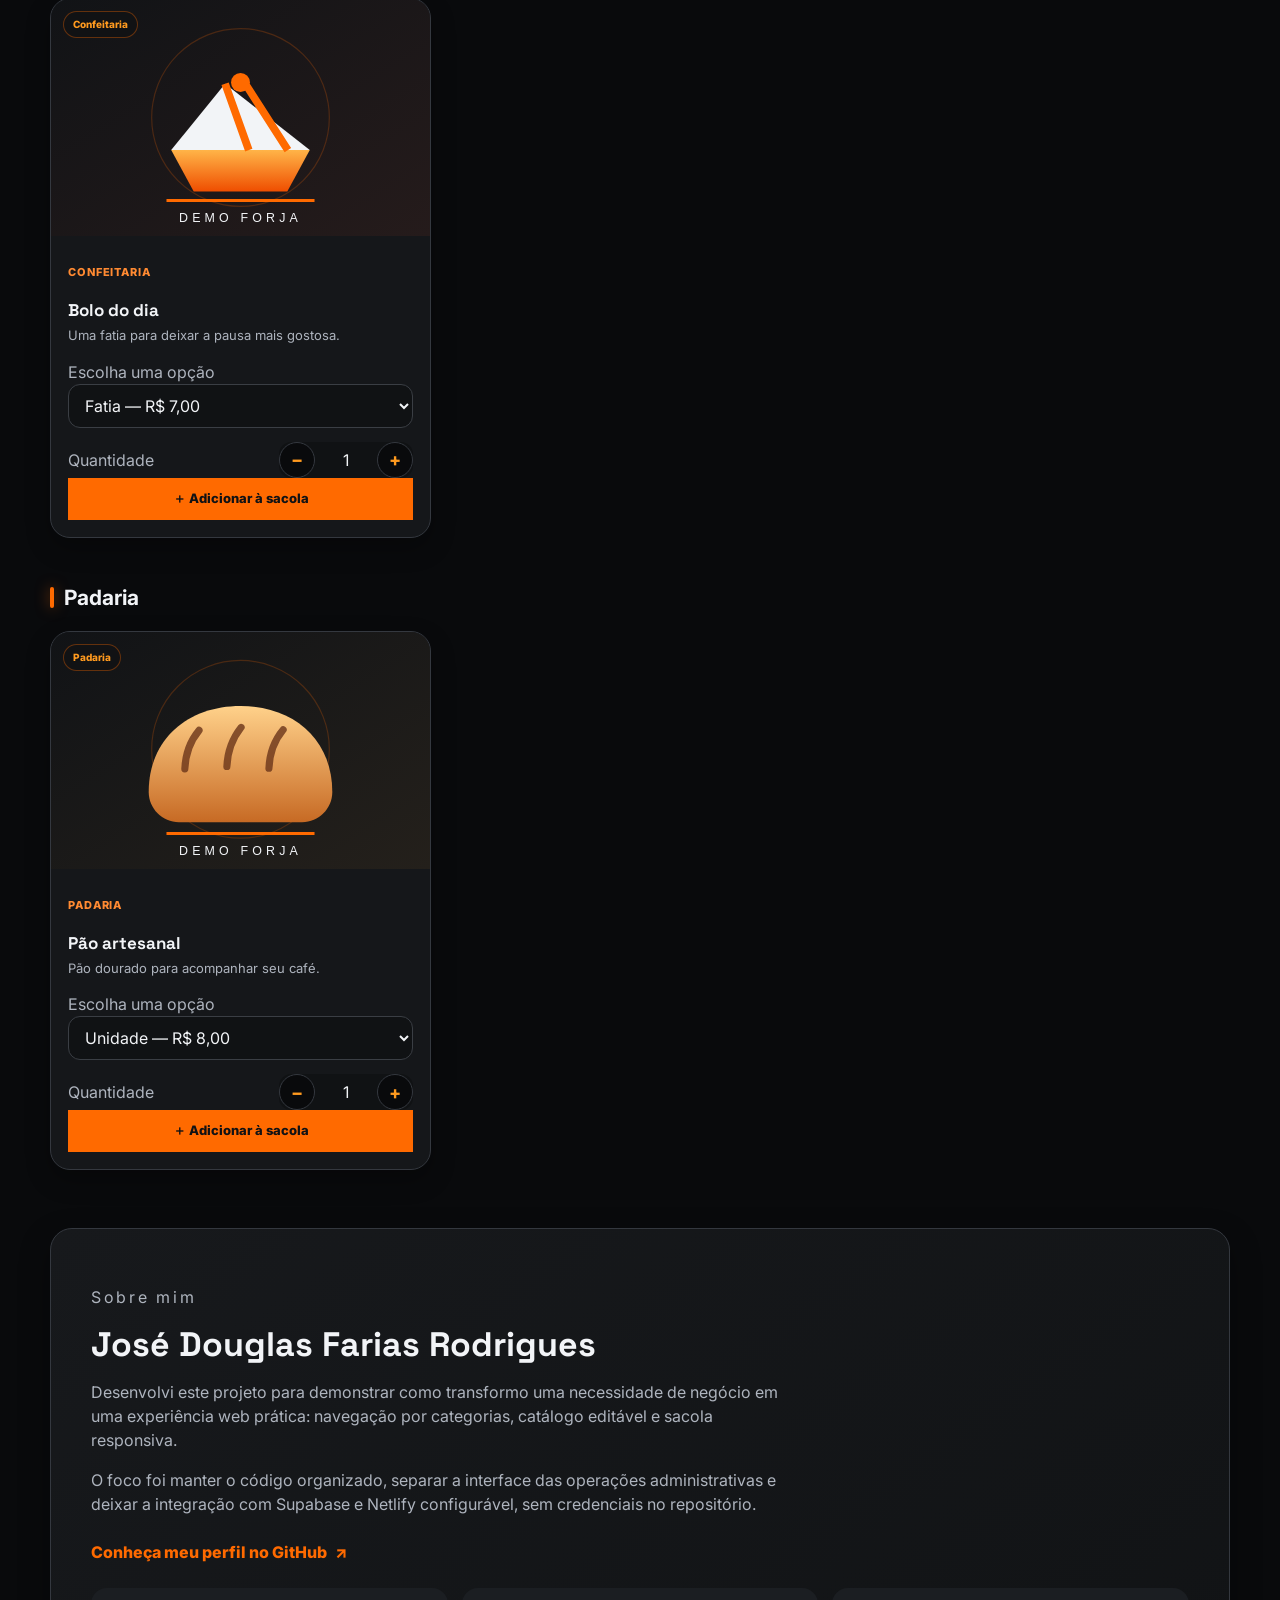
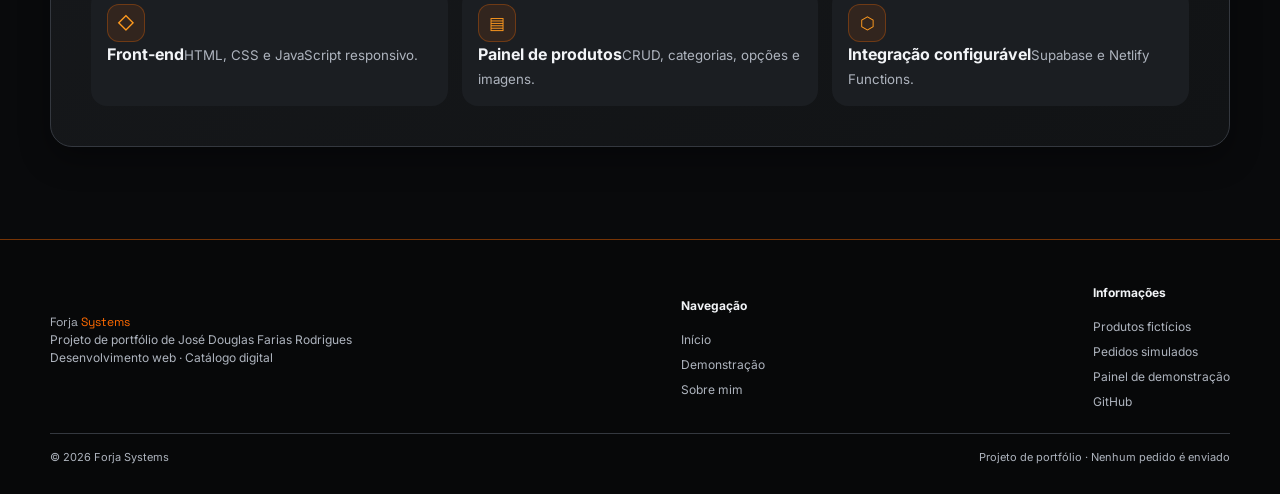
==== commit 953f66f3: "Personaliza projeto como portfolio profissional Co-authored-by: Copilot <223556219+Copilot@users.nor" ====
--- a/index.html
+++ b/index.html
@@ -4,8 +4,8 @@
     <meta charset="UTF-8" />
     <meta name="viewport" content="width=device-width, initial-scale=1.0, viewport-fit=cover" />
     <meta name="theme-color" content="#090A0C" />
-    <meta name="description" content="Demonstração de cardápio digital criada pela Forja Systems. Produtos fictícios e pedidos simulados." />
-    <title>Forja Systems | Demo de cardápio digital</title>
+    <meta name="description" content="Projeto de portfólio de José Douglas Farias Rodrigues: demonstração de cardápio digital responsivo com catálogo, painel e sacola." />
+    <title>José Douglas Farias Rodrigues | Cardápio Digital</title>
     <link rel="icon" href="imgs/forja-systems.png" type="image/png" />
     <link rel="preconnect" href="https://fonts.googleapis.com" />
     <link rel="preconnect" href="https://fonts.gstatic.com" crossorigin />
@@ -20,13 +20,13 @@
           <img class="brand-logo-small" src="imgs/forja-systems.png" alt="Forja Systems" />
           <span class="brand-copy">
             <strong>Forja Systems</strong>
-            <small>Software · Sistemas · Soluções</small>
+            <small>Projeto de portfólio · José Douglas Farias Rodrigues</small>
           </span>
         </a>
         <div class="nav-links">
           <a href="#catalogo" class="nav-link">Demonstração</a>
-          <a href="#sobre" class="nav-link">Sobre o projeto</a>
-          <span class="header-delivery"><i aria-hidden="true"></i> Ambiente demonstrativo</span>
+          <a href="#sobre" class="nav-link">Sobre mim</a>
+          <a href="https://github.com/DouglasFariasRodigues" class="nav-link" target="_blank" rel="noopener noreferrer">GitHub</a>
           <button id="cartButton" class="cart-button" type="button" aria-label="Abrir sacola">
             <span aria-hidden="true">▣</span>
             <span class="cart-text">Sacola</span>
@@ -38,13 +38,13 @@
 
     <header class="hero" id="inicio">
       <div class="hero-content">
-        <p class="eyebrow">Software · Sistemas · Soluções</p>
-        <h1>Forja <span>Systems</span></h1>
-        <p class="hero-subtitle">Ideias, código e um futuro melhor.</p>
-        <p class="hero-description">Uma demonstração de cardápio digital responsivo, com catálogo, personalização e sacola interativa.</p>
+        <p class="eyebrow">Projeto de portfólio · Forja Systems</p>
+        <h1>Cardápio digital <span>responsivo</span></h1>
+        <p class="hero-subtitle">José Douglas Farias Rodrigues · Desenvolvedor</p>
+        <p class="hero-description">Um projeto demonstrativo que reúne catálogo por categorias, painel de produtos e sacola interativa — pensado para apresentar minhas habilidades na construção de experiências web.</p>
         <div class="hero-actions">
-          <a href="#catalogo" class="primary-btn">Explorar demonstração</a>
-          <a href="#sobre" class="secondary-btn">Conhecer o projeto</a>
+          <a href="#catalogo" class="primary-btn">Explorar o projeto</a>
+          <a href="https://github.com/DouglasFariasRodigues" class="secondary-btn" target="_blank" rel="noopener noreferrer">Ver meu GitHub</a>
         </div>
       </div>
     </header>
@@ -81,8 +81,8 @@
       <section id="catalogo">
         <div class="section-header">
           <div>
-            <p class="section-label">Projeto demonstrativo</p>
-            <h2>Cardápio digital</h2>
+            <p class="section-label">Projeto em destaque</p>
+            <h2>Catálogo interativo</h2>
             <p class="section-description">Os itens e valores são fictícios. Nenhum pedido ou dado pessoal é enviado ou armazenado.</p>
           </div>
         </div>
@@ -91,23 +91,24 @@
 
       <section class="about" id="sobre">
         <div class="about-text">
-          <p class="section-label">Sobre o projeto</p>
-          <h2>Tecnologia feita para aproximar pessoas</h2>
-          <p>Esta demonstração apresenta uma experiência de catálogo digital desenvolvida pela Forja Systems. Ela ilustra organização de produtos, navegação por categorias e uma sacola responsiva.</p>
-          <p>Os dados exibidos são exemplos fictícios. O checkout apenas simula a conclusão e não envia informações para terceiros.</p>
+          <p class="section-label">Sobre mim</p>
+          <h2>José Douglas Farias Rodrigues</h2>
+          <p>Desenvolvi este projeto para demonstrar como transformo uma necessidade de negócio em uma experiência web prática: navegação por categorias, catálogo editável e sacola responsiva.</p>
+          <p>O foco foi manter o código organizado, separar a interface das operações administrativas e deixar a integração com Supabase e Netlify configurável, sem credenciais no repositório.</p>
+          <a class="profile-link" href="https://github.com/DouglasFariasRodigues" target="_blank" rel="noopener noreferrer">Conheça meu perfil no GitHub <span aria-hidden="true">↗</span></a>
         </div>
         <div class="about-highlight">
           <div class="about-item">
             <span class="feature-icon" aria-hidden="true">◇</span>
-            <div><strong>Interface clara</strong><small>Foco em leitura e navegação simples.</small></div>
+            <div><strong>Front-end</strong><small>HTML, CSS e JavaScript responsivo.</small></div>
           </div>
           <div class="about-item">
             <span class="feature-icon" aria-hidden="true">▤</span>
-            <div><strong>Gestão preparada</strong><small>Painel administrativo como exemplo de integração.</small></div>
+            <div><strong>Painel de produtos</strong><small>CRUD, categorias, opções e imagens.</small></div>
           </div>
           <div class="about-item">
             <span class="feature-icon" aria-hidden="true">⬡</span>
-            <div><strong>Segurança por configuração</strong><small>Credenciais reais ficam fora do código público.</small></div>
+            <div><strong>Integração configurável</strong><small>Supabase e Netlify Functions.</small></div>
           </div>
         </div>
       </section>
@@ -117,15 +118,15 @@
       <div class="footer-inner">
         <div>
           <p class="footer-brand">Forja <span>Systems</span></p>
-          <p>Software · Sistemas · Soluções</p>
-          <p>Ideias, código e um futuro melhor.</p>
+          <p>Projeto de portfólio de José Douglas Farias Rodrigues</p>
+          <p>Desenvolvimento web · Catálogo digital</p>
         </div>
         <div>
           <h4>Navegação</h4>
           <ul class="footer-links">
             <li><a href="#inicio">Início</a></li>
             <li><a href="#catalogo">Demonstração</a></li>
-            <li><a href="#sobre">Sobre o projeto</a></li>
+            <li><a href="#sobre">Sobre mim</a></li>
           </ul>
         </div>
         <div>
@@ -134,12 +135,13 @@
             <li><span>Produtos fictícios</span></li>
             <li><span>Pedidos simulados</span></li>
             <li><a href="/edicao">Painel de demonstração</a></li>
+            <li><a href="https://github.com/DouglasFariasRodigues" target="_blank" rel="noopener noreferrer">GitHub</a></li>
           </ul>
         </div>
       </div>
       <div class="footer-bottom">
         <span>© <span id="year"></span> Forja Systems</span>
-        <span>Projeto demonstrativo · Nenhum pedido é enviado</span>
+        <span>Projeto de portfólio · Nenhum pedido é enviado</span>
       </div>
     </footer>
 
--- a/styles.css
+++ b/styles.css
@@ -601,6 +601,19 @@
   color: var(--text-secondary, #a5a5a5);
 }
 
+.profile-link {
+  display: inline-flex;
+  align-items: center;
+  gap: 8px;
+  margin-top: 8px;
+  color: var(--brand-caramel, #ff6b22);
+  font-weight: 800;
+}
+
+.profile-link:hover {
+  color: var(--accent-gold, #ff9a1f);
+}
+
 .about-highlight {
   display: grid;
   grid-template-columns: repeat(3, minmax(0, 1fr));
